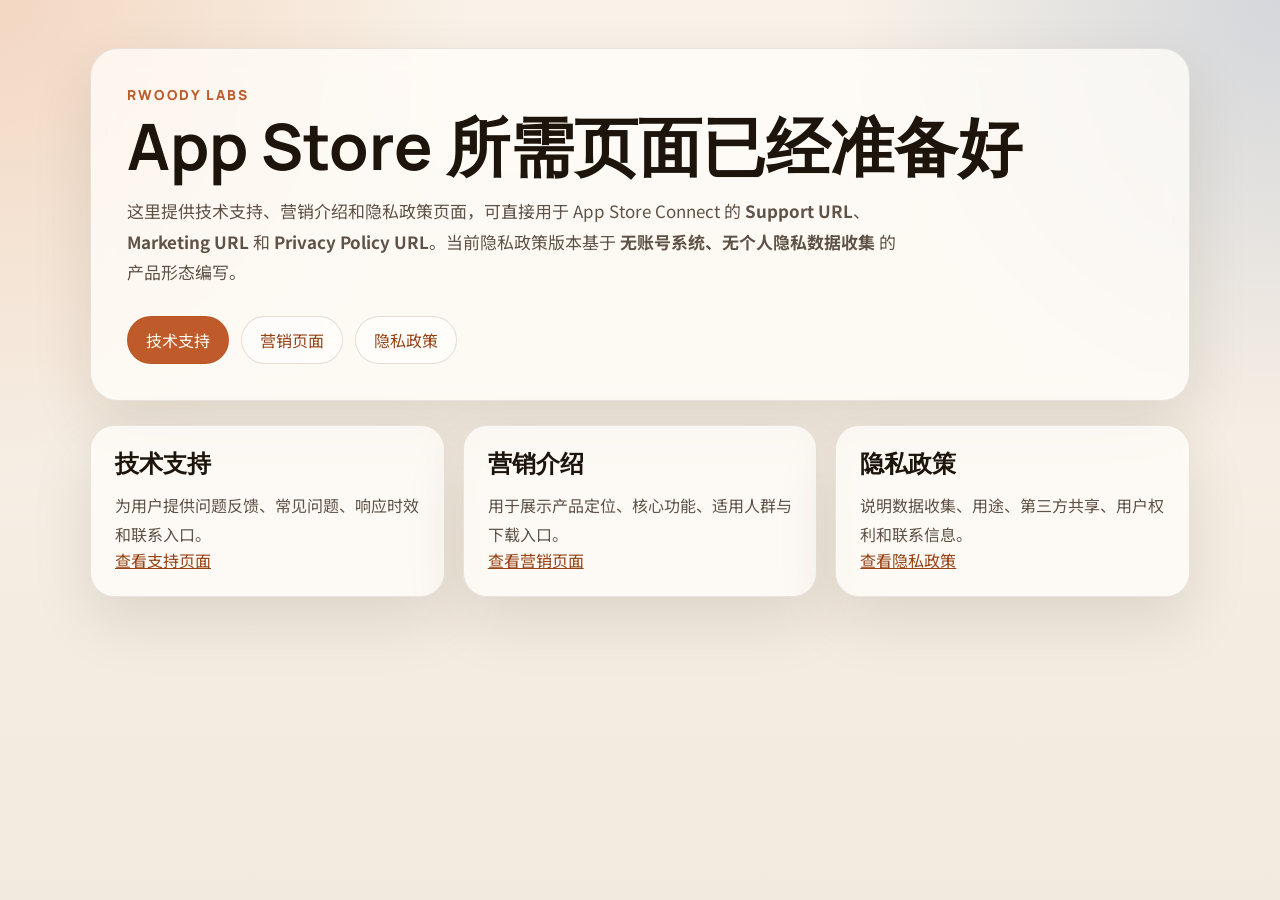
==== index.html @ 6fd3459d "Initial support site" ====
<!DOCTYPE html>
<html lang="zh-CN">
<head>
  <meta charset="UTF-8">
  <meta name="viewport" content="width=device-width, initial-scale=1.0">
  <title>RWoody Labs | App Support</title>
  <meta name="description" content="RWoody Labs app support, marketing, and privacy policy pages.">
  <link rel="preconnect" href="https://fonts.googleapis.com">
  <link rel="preconnect" href="https://fonts.gstatic.com" crossorigin>
  <link href="https://fonts.googleapis.com/css2?family=Manrope:wght@400;500;700;800&family=Noto+Sans+SC:wght@400;500;700&display=swap" rel="stylesheet">
  <link rel="stylesheet" href="styles.css">
</head>
<body>
  <main class="shell">
    <section class="hero">
      <p class="eyebrow">RWoody Labs</p>
      <h1>App Store 所需页面已经准备好</h1>
      <p class="lead">
        这里提供技术支持、营销介绍和隐私政策页面，可直接用于 App Store Connect 的
        <strong>Support URL</strong>、<strong>Marketing URL</strong> 和
        <strong>Privacy Policy URL</strong>。当前隐私政策版本基于
        <strong>无账号系统、无个人隐私数据收集</strong> 的产品形态编写。
      </p>
      <div class="hero-actions">
        <a class="button primary" href="/support.html">技术支持</a>
        <a class="button" href="/marketing.html">营销页面</a>
        <a class="button" href="/privacy.html">隐私政策</a>
      </div>
    </section>

    <section class="grid">
      <article class="card">
        <h2>技术支持</h2>
        <p>为用户提供问题反馈、常见问题、响应时效和联系入口。</p>
        <a href="/support.html">查看支持页面</a>
      </article>
      <article class="card">
        <h2>营销介绍</h2>
        <p>用于展示产品定位、核心功能、适用人群与下载入口。</p>
        <a href="/marketing.html">查看营销页面</a>
      </article>
      <article class="card">
        <h2>隐私政策</h2>
        <p>说明数据收集、用途、第三方共享、用户权利和联系信息。</p>
        <a href="/privacy.html">查看隐私政策</a>
      </article>
    </section>
  </main>
</body>
</html>
---- styles.css ----
:root {
  --bg: #f6efe4;
  --bg-strong: radial-gradient(circle at top left, rgba(222, 122, 61, 0.22), transparent 30%),
    radial-gradient(circle at top right, rgba(44, 90, 160, 0.18), transparent 28%),
    linear-gradient(180deg, #f9f2e8 0%, #f2eadf 100%);
  --surface: rgba(255, 253, 249, 0.78);
  --surface-border: rgba(53, 36, 19, 0.1);
  --text: #1d140b;
  --muted: #5f5247;
  --accent: #bf5a2a;
  --accent-dark: #964316;
  --shadow: 0 24px 60px rgba(61, 39, 18, 0.12);
}

* {
  box-sizing: border-box;
}

body {
  margin: 0;
  min-height: 100vh;
  font-family: "Noto Sans SC", sans-serif;
  color: var(--text);
  background: var(--bg-strong);
}

a {
  color: var(--accent-dark);
}

.shell {
  width: min(1100px, calc(100% - 32px));
  margin: 0 auto;
  padding: 48px 0 72px;
}

.hero,
.page-header,
.card,
.feature-band {
  backdrop-filter: blur(12px);
  background: var(--surface);
  border: 1px solid var(--surface-border);
  box-shadow: var(--shadow);
}

.hero,
.page-header {
  border-radius: 28px;
  padding: 36px;
}

.hero h1,
.page-header h1,
.feature-band h2,
.card h2 {
  margin: 0;
  font-family: "Manrope", sans-serif;
  line-height: 1.05;
}

.hero h1,
.page-header h1 {
  font-size: clamp(2.6rem, 5vw, 4.8rem);
  margin-top: 8px;
}

.eyebrow {
  margin: 0;
  font-family: "Manrope", sans-serif;
  font-size: 0.86rem;
  font-weight: 800;
  letter-spacing: 0.16em;
  text-transform: uppercase;
  color: var(--accent);
}

.lead {
  max-width: 780px;
  font-size: 1.06rem;
  line-height: 1.8;
  color: var(--muted);
}

.hero-actions {
  display: flex;
  flex-wrap: wrap;
  gap: 12px;
  margin-top: 28px;
}

.button {
  display: inline-flex;
  align-items: center;
  justify-content: center;
  min-height: 48px;
  padding: 0 18px;
  border-radius: 999px;
  border: 1px solid rgba(150, 67, 22, 0.18);
  color: var(--accent-dark);
  text-decoration: none;
  background: rgba(255, 255, 255, 0.5);
}

.button.primary {
  background: var(--accent);
  color: #fffaf3;
}

.grid {
  display: grid;
  grid-template-columns: repeat(3, minmax(0, 1fr));
  gap: 18px;
  margin-top: 24px;
}

.grid.single {
  grid-template-columns: 1fr;
}

.card {
  border-radius: 24px;
  padding: 24px;
}

.card p {
  margin-bottom: 0;
  line-height: 1.8;
  color: var(--muted);
}

.back-link {
  display: inline-block;
  margin-bottom: 18px;
}

.inner-page .page-header {
  margin-bottom: 24px;
}

.feature-band {
  display: grid;
  grid-template-columns: 1.2fr 1fr;
  gap: 20px;
  margin-top: 24px;
  border-radius: 28px;
  padding: 28px;
}

.feature-band p {
  line-height: 1.8;
  color: var(--muted);
}

.prose h2 {
  margin-top: 24px;
  font-size: 1.3rem;
}

@media (max-width: 900px) {
  .grid,
  .feature-band {
    grid-template-columns: 1fr;
  }

  .hero,
  .page-header,
  .card,
  .feature-band {
    border-radius: 22px;
  }
}
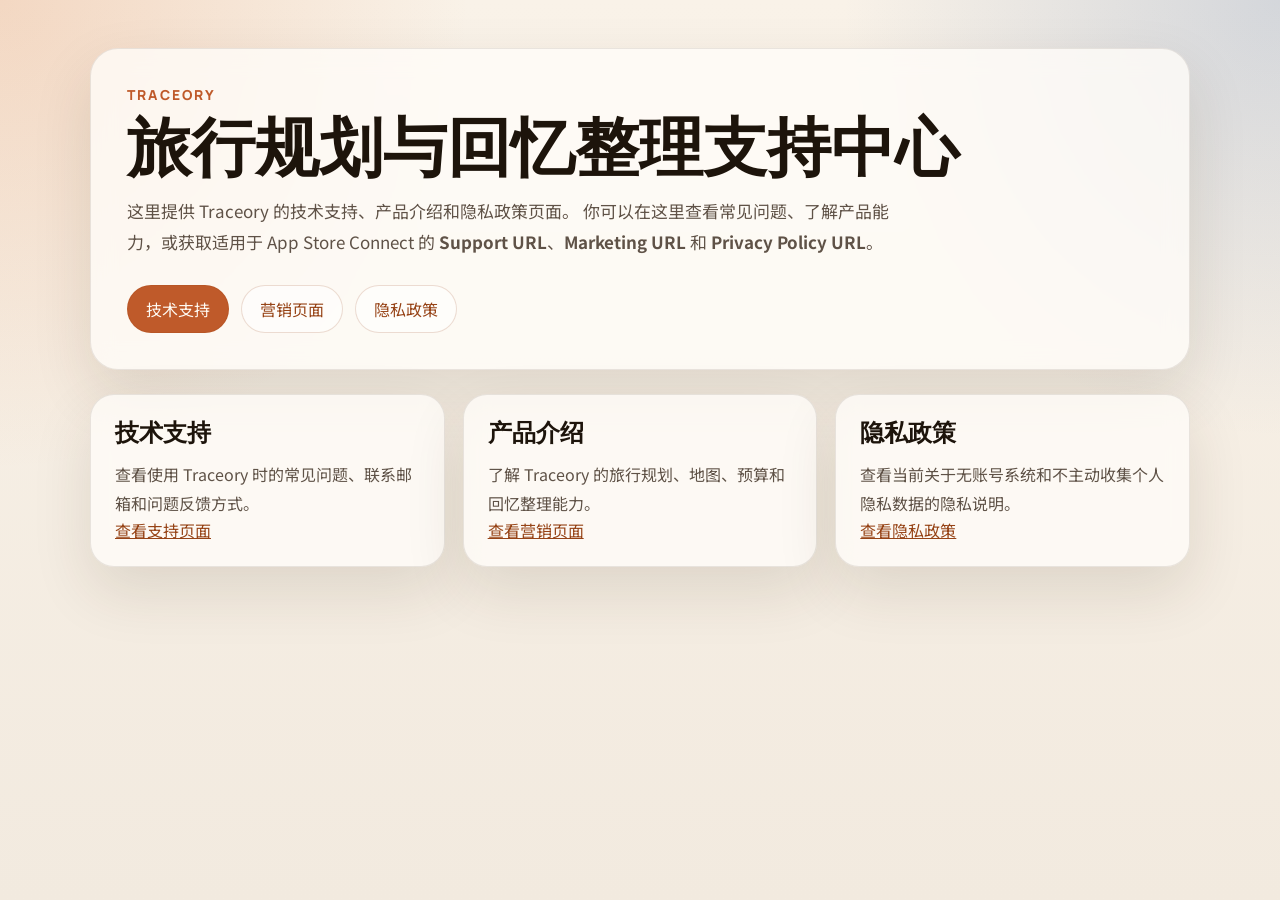
==== commit de0325d9: "update site content" ====
--- a/index.html
+++ b/index.html
@@ -13,13 +13,13 @@
 <body>
   <main class="shell">
     <section class="hero">
-      <p class="eyebrow">RWoody Labs</p>
-      <h1>App Store 所需页面已经准备好</h1>
+      <p class="eyebrow">Traceory</p>
+      <h1>旅行规划与回忆整理支持中心</h1>
       <p class="lead">
-        这里提供技术支持、营销介绍和隐私政策页面，可直接用于 App Store Connect 的
+        这里提供 Traceory 的技术支持、产品介绍和隐私政策页面。
+        你可以在这里查看常见问题、了解产品能力，或获取适用于 App Store Connect 的
         <strong>Support URL</strong>、<strong>Marketing URL</strong> 和
-        <strong>Privacy Policy URL</strong>。当前隐私政策版本基于
-        <strong>无账号系统、无个人隐私数据收集</strong> 的产品形态编写。
+        <strong>Privacy Policy URL</strong>。
       </p>
       <div class="hero-actions">
         <a class="button primary" href="/support.html">技术支持</a>
@@ -31,17 +31,17 @@
     <section class="grid">
       <article class="card">
         <h2>技术支持</h2>
-        <p>为用户提供问题反馈、常见问题、响应时效和联系入口。</p>
+        <p>查看使用 Traceory 时的常见问题、联系邮箱和问题反馈方式。</p>
         <a href="/support.html">查看支持页面</a>
       </article>
       <article class="card">
-        <h2>营销介绍</h2>
-        <p>用于展示产品定位、核心功能、适用人群与下载入口。</p>
+        <h2>产品介绍</h2>
+        <p>了解 Traceory 的旅行规划、地图、预算和回忆整理能力。</p>
         <a href="/marketing.html">查看营销页面</a>
       </article>
       <article class="card">
         <h2>隐私政策</h2>
-        <p>说明数据收集、用途、第三方共享、用户权利和联系信息。</p>
+        <p>查看当前关于无账号系统和不主动收集个人隐私数据的隐私说明。</p>
         <a href="/privacy.html">查看隐私政策</a>
       </article>
     </section>
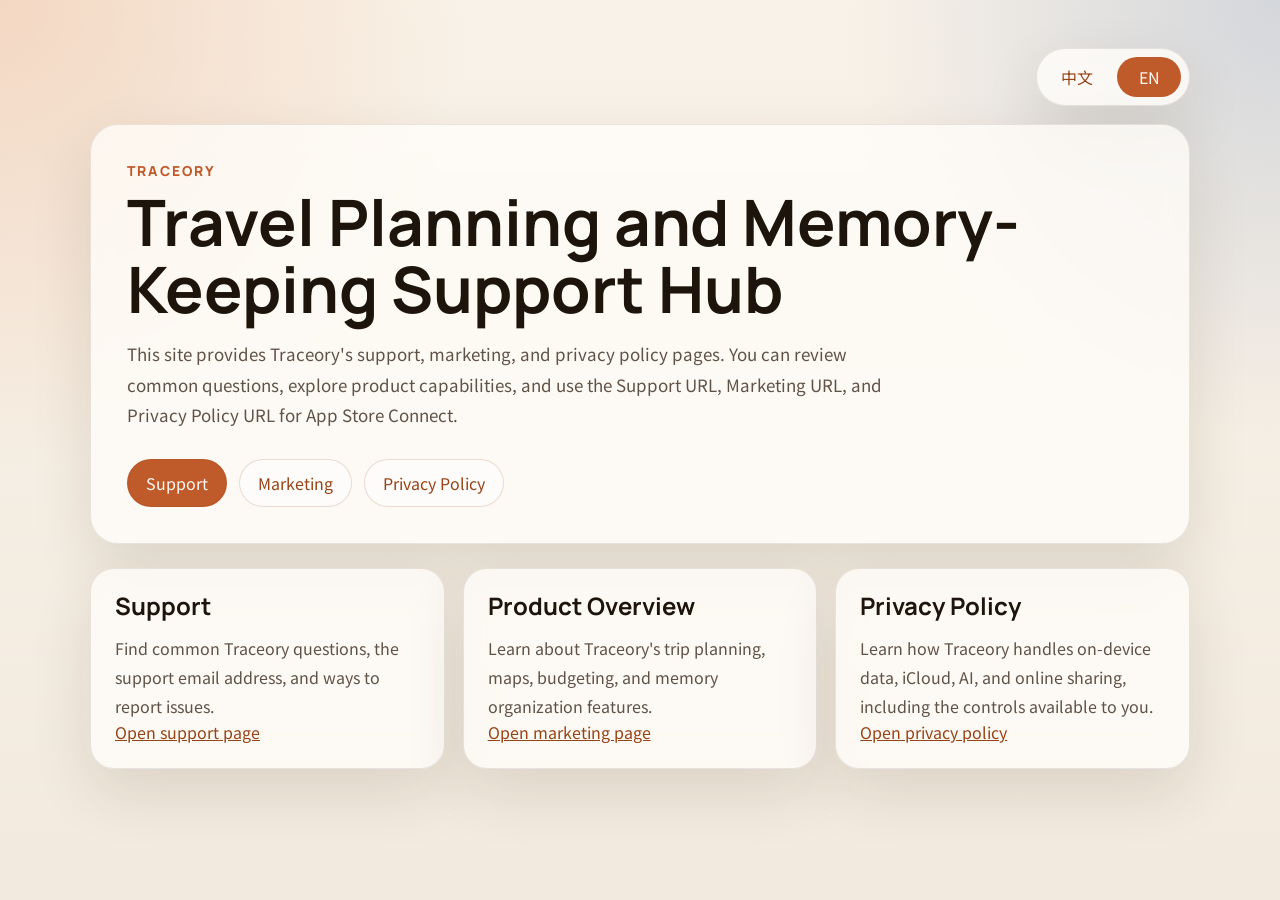
==== commit 3309c979: "Add bilingual support and update Traceory privacy policy" ====
--- a/index.html
+++ b/index.html
@@ -3,48 +3,50 @@
 <head>
   <meta charset="UTF-8">
   <meta name="viewport" content="width=device-width, initial-scale=1.0">
-  <title>RWoody Labs | App Support</title>
-  <meta name="description" content="RWoody Labs app support, marketing, and privacy policy pages.">
+  <title>RWoody Labs | App 支持</title>
+  <meta name="description" content="RWoody Labs 应用的支持、营销和隐私政策页面。">
   <link rel="preconnect" href="https://fonts.googleapis.com">
   <link rel="preconnect" href="https://fonts.gstatic.com" crossorigin>
   <link href="https://fonts.googleapis.com/css2?family=Manrope:wght@400;500;700;800&family=Noto+Sans+SC:wght@400;500;700&display=swap" rel="stylesheet">
-  <link rel="stylesheet" href="styles.css">
+  <link rel="stylesheet" href="styles.css?v=20260812">
 </head>
-<body>
+<body data-page="index">
   <main class="shell">
+    <div class="topbar">
+      <div class="language-toggle" aria-label="Language switcher">
+        <button type="button" data-language="zh" aria-pressed="false">中文</button>
+        <button type="button" data-language="en" aria-pressed="false">EN</button>
+      </div>
+    </div>
     <section class="hero">
-      <p class="eyebrow">Traceory</p>
-      <h1>旅行规划与回忆整理支持中心</h1>
-      <p class="lead">
-        这里提供 Traceory 的技术支持、产品介绍和隐私政策页面。
-        你可以在这里查看常见问题、了解产品能力，或获取适用于 App Store Connect 的
-        <strong>Support URL</strong>、<strong>Marketing URL</strong> 和
-        <strong>Privacy Policy URL</strong>。
-      </p>
+      <p class="eyebrow" data-i18n="eyebrow">Traceory</p>
+      <h1 data-i18n="heroTitle">旅行规划与回忆整理支持中心</h1>
+      <p class="lead" data-i18n="heroLead">这里提供 Traceory 的技术支持、产品介绍和隐私政策页面。你可以在这里查看常见问题、了解产品能力，或获取适用于 App Store Connect 的 Support URL、Marketing URL 和 Privacy Policy URL。</p>
       <div class="hero-actions">
-        <a class="button primary" href="/support.html">技术支持</a>
-        <a class="button" href="/marketing.html">营销页面</a>
-        <a class="button" href="/privacy.html">隐私政策</a>
+        <a class="button primary" href="/support.html" data-i18n="supportButton">技术支持</a>
+        <a class="button" href="/marketing.html" data-i18n="marketingButton">营销页面</a>
+        <a class="button" href="/privacy.html" data-i18n="privacyButton">隐私政策</a>
       </div>
     </section>
 
     <section class="grid">
       <article class="card">
-        <h2>技术支持</h2>
-        <p>查看使用 Traceory 时的常见问题、联系邮箱和问题反馈方式。</p>
-        <a href="/support.html">查看支持页面</a>
+        <h2 data-i18n="supportCardTitle">技术支持</h2>
+        <p data-i18n="supportCardBody">查看使用 Traceory 时的常见问题、联系邮箱和问题反馈方式。</p>
+        <a href="/support.html" data-i18n="supportCardLink">查看支持页面</a>
       </article>
       <article class="card">
-        <h2>产品介绍</h2>
-        <p>了解 Traceory 的旅行规划、地图、预算和回忆整理能力。</p>
-        <a href="/marketing.html">查看营销页面</a>
+        <h2 data-i18n="marketingCardTitle">产品介绍</h2>
+        <p data-i18n="marketingCardBody">了解 Traceory 的旅行规划、地图、预算和回忆整理能力。</p>
+        <a href="/marketing.html" data-i18n="marketingCardLink">查看营销页面</a>
       </article>
       <article class="card">
-        <h2>隐私政策</h2>
-        <p>查看当前关于无账号系统和不主动收集个人隐私数据的隐私说明。</p>
-        <a href="/privacy.html">查看隐私政策</a>
+        <h2 data-i18n="privacyCardTitle">隐私政策</h2>
+        <p data-i18n="privacyCardBody">了解 Traceory 如何处理本地数据、iCloud、AI 与在线分享内容，以及你可以使用的控制方式。</p>
+        <a href="/privacy.html" data-i18n="privacyCardLink">查看隐私政策</a>
       </article>
     </section>
   </main>
+  <script src="script.js?v=20260812"></script>
 </body>
 </html>
--- a/styles.css
+++ b/styles.css
@@ -28,6 +28,10 @@
   color: var(--accent-dark);
 }
 
+button {
+  font: inherit;
+}
+
 .shell {
   width: min(1100px, calc(100% - 32px));
   margin: 0 auto;
@@ -87,6 +91,39 @@
   flex-wrap: wrap;
   gap: 12px;
   margin-top: 28px;
+}
+
+.topbar {
+  display: flex;
+  justify-content: flex-end;
+  margin-bottom: 18px;
+}
+
+.language-toggle {
+  display: inline-flex;
+  gap: 8px;
+  padding: 8px;
+  border-radius: 999px;
+  border: 1px solid var(--surface-border);
+  background: rgba(255, 253, 249, 0.82);
+  backdrop-filter: blur(12px);
+  box-shadow: var(--shadow);
+}
+
+.language-toggle button {
+  min-width: 64px;
+  min-height: 40px;
+  padding: 0 14px;
+  border: 0;
+  border-radius: 999px;
+  color: var(--accent-dark);
+  background: transparent;
+  cursor: pointer;
+}
+
+.language-toggle button.active {
+  background: var(--accent);
+  color: #fffaf3;
 }
 
 .button {
@@ -129,6 +166,13 @@
   color: var(--muted);
 }
 
+.email-line {
+  display: flex;
+  flex-wrap: wrap;
+  gap: 6px;
+  align-items: baseline;
+}
+
 .back-link {
   display: inline-block;
   margin-bottom: 18px;
@@ -157,10 +201,25 @@
   font-size: 1.3rem;
 }
 
+.prose ul {
+  margin: 12px 0 0;
+  padding-left: 1.25rem;
+  color: var(--muted);
+}
+
+.prose li {
+  line-height: 1.8;
+  margin-top: 6px;
+}
+
 @media (max-width: 900px) {
   .grid,
   .feature-band {
     grid-template-columns: 1fr;
+  }
+
+  .topbar {
+    justify-content: center;
   }
 
   .hero,
